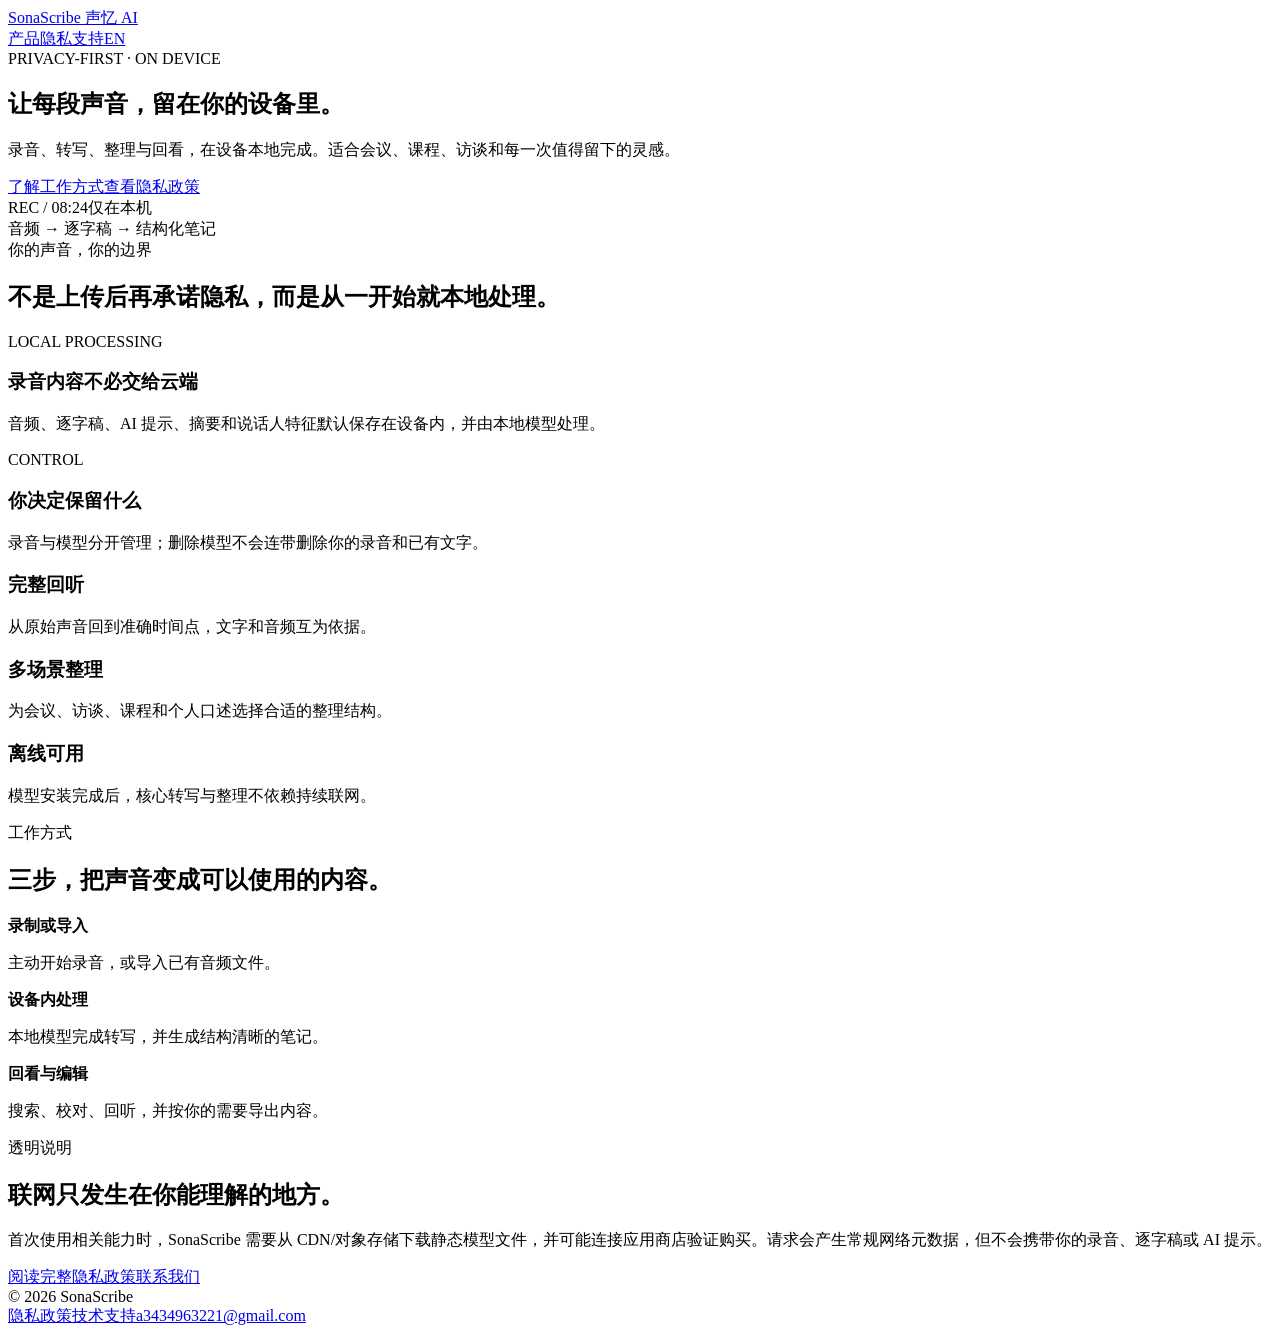
==== index.html @ f6dd3340 "chore: rename website to SonaScribe" ====
<!doctype html><html lang="zh-CN"><head><meta charset="utf-8"><meta name="viewport" content="width=device-width,initial-scale=1"><meta name="description" content="SonaScribe 声忆 AI：在设备本地完成录音转写与智能整理。"><title>SonaScribe 声忆 AI｜本地录音与智能整理</title><link rel="icon" type="image/png" sizes="32x32" href="./assets/favicon-32.png"><link rel="apple-touch-icon" href="./assets/apple-touch-icon.png"><meta property="og:image" content="https://sonascribe.github.io/sonascribe-site/assets/app-icon.png"><link rel="stylesheet" href="./styles.css"></head><body>
<header class="nav"><div class="container nav-inner"><a class="brand" href="./"><img class="brand-icon" src="./assets/app-icon.png" alt="">SonaScribe 声忆 AI</a><nav class="nav-links" aria-label="主导航"><a aria-current="page" href="./">产品</a><a href="./privacy/">隐私</a><a href="./support/">支持</a><a class="language-switch" data-language-switch href="./en/" lang="en">EN</a></nav></div></header>
<main><section class="hero"><div class="container grid"><div class="hero-copy"><span class="eyebrow">PRIVACY-FIRST · ON DEVICE</span><h1>让每段声音，留在你的设备里。</h1><p class="lead">录音、转写、整理与回看，在设备本地完成。适合会议、课程、访谈和每一次值得留下的灵感。</p><div class="actions"><a class="button" href="#how">了解工作方式</a><a class="button button--secondary" href="./privacy/">查看隐私政策</a></div></div><aside class="hero-signal" aria-label="本地处理状态示意"><div class="signal-head"><span>REC / 08:24</span><span class="status">仅在本机</span></div><div class="signal" aria-hidden="true"><i class="signal-line"></i><i class="signal-line"></i><i class="signal-line"></i><i class="signal-line"></i><i class="signal-line"></i><i class="signal-line"></i><i class="signal-line"></i><i class="signal-line"></i><i class="signal-line"></i></div><div class="signal-foot">音频 → 逐字稿 → 结构化笔记</div></aside></div></section>
<section class="section section--alt"><div class="container"><div class="section-head"><span class="eyebrow">你的声音，你的边界</span><h2>不是上传后再承诺隐私，而是从一开始就本地处理。</h2></div><div class="grid"><article class="card feature-main"><span class="badge">LOCAL PROCESSING</span><h3>录音内容不必交给云端</h3><p>音频、逐字稿、AI 提示、摘要和说话人特征默认保存在设备内，并由本地模型处理。</p></article><article class="card feature-side"><span class="badge">CONTROL</span><h3>你决定保留什么</h3><p>录音与模型分开管理；删除模型不会连带删除你的录音和已有文字。</p></article><article class="card feature-third"><h3>完整回听</h3><p>从原始声音回到准确时间点，文字和音频互为依据。</p></article><article class="card feature-third"><h3>多场景整理</h3><p>为会议、访谈、课程和个人口述选择合适的整理结构。</p></article><article class="card feature-third"><h3>离线可用</h3><p>模型安装完成后，核心转写与整理不依赖持续联网。</p></article></div></div></section>
<section class="section" id="how"><div class="container"><div class="section-head"><span class="eyebrow">工作方式</span><h2>三步，把声音变成可以使用的内容。</h2></div><div class="process"><article><strong>录制或导入</strong><p>主动开始录音，或导入已有音频文件。</p></article><article><strong>设备内处理</strong><p>本地模型完成转写，并生成结构清晰的笔记。</p></article><article><strong>回看与编辑</strong><p>搜索、校对、回听，并按你的需要导出内容。</p></article></div></div></section>
<section class="section section--alt"><div class="narrow"><span class="eyebrow">透明说明</span><h2>联网只发生在你能理解的地方。</h2><p class="lead">首次使用相关能力时，SonaScribe 需要从 CDN/对象存储下载静态模型文件，并可能连接应用商店验证购买。请求会产生常规网络元数据，但不会携带你的录音、逐字稿或 AI 提示。</p><div class="actions"><a class="button" href="./privacy/">阅读完整隐私政策</a><a class="button button--secondary" href="mailto:a3434963221@gmail.com">联系我们</a></div></div></section></main>
<footer class="footer"><div class="container footer-inner"><span>© <span data-year></span> SonaScribe</span><div class="footer-links"><a href="./privacy/">隐私政策</a><a href="./support/">技术支持</a><a href="mailto:a3434963221@gmail.com">a3434963221@gmail.com</a></div></div></footer><script src="./site.js"></script></body></html>
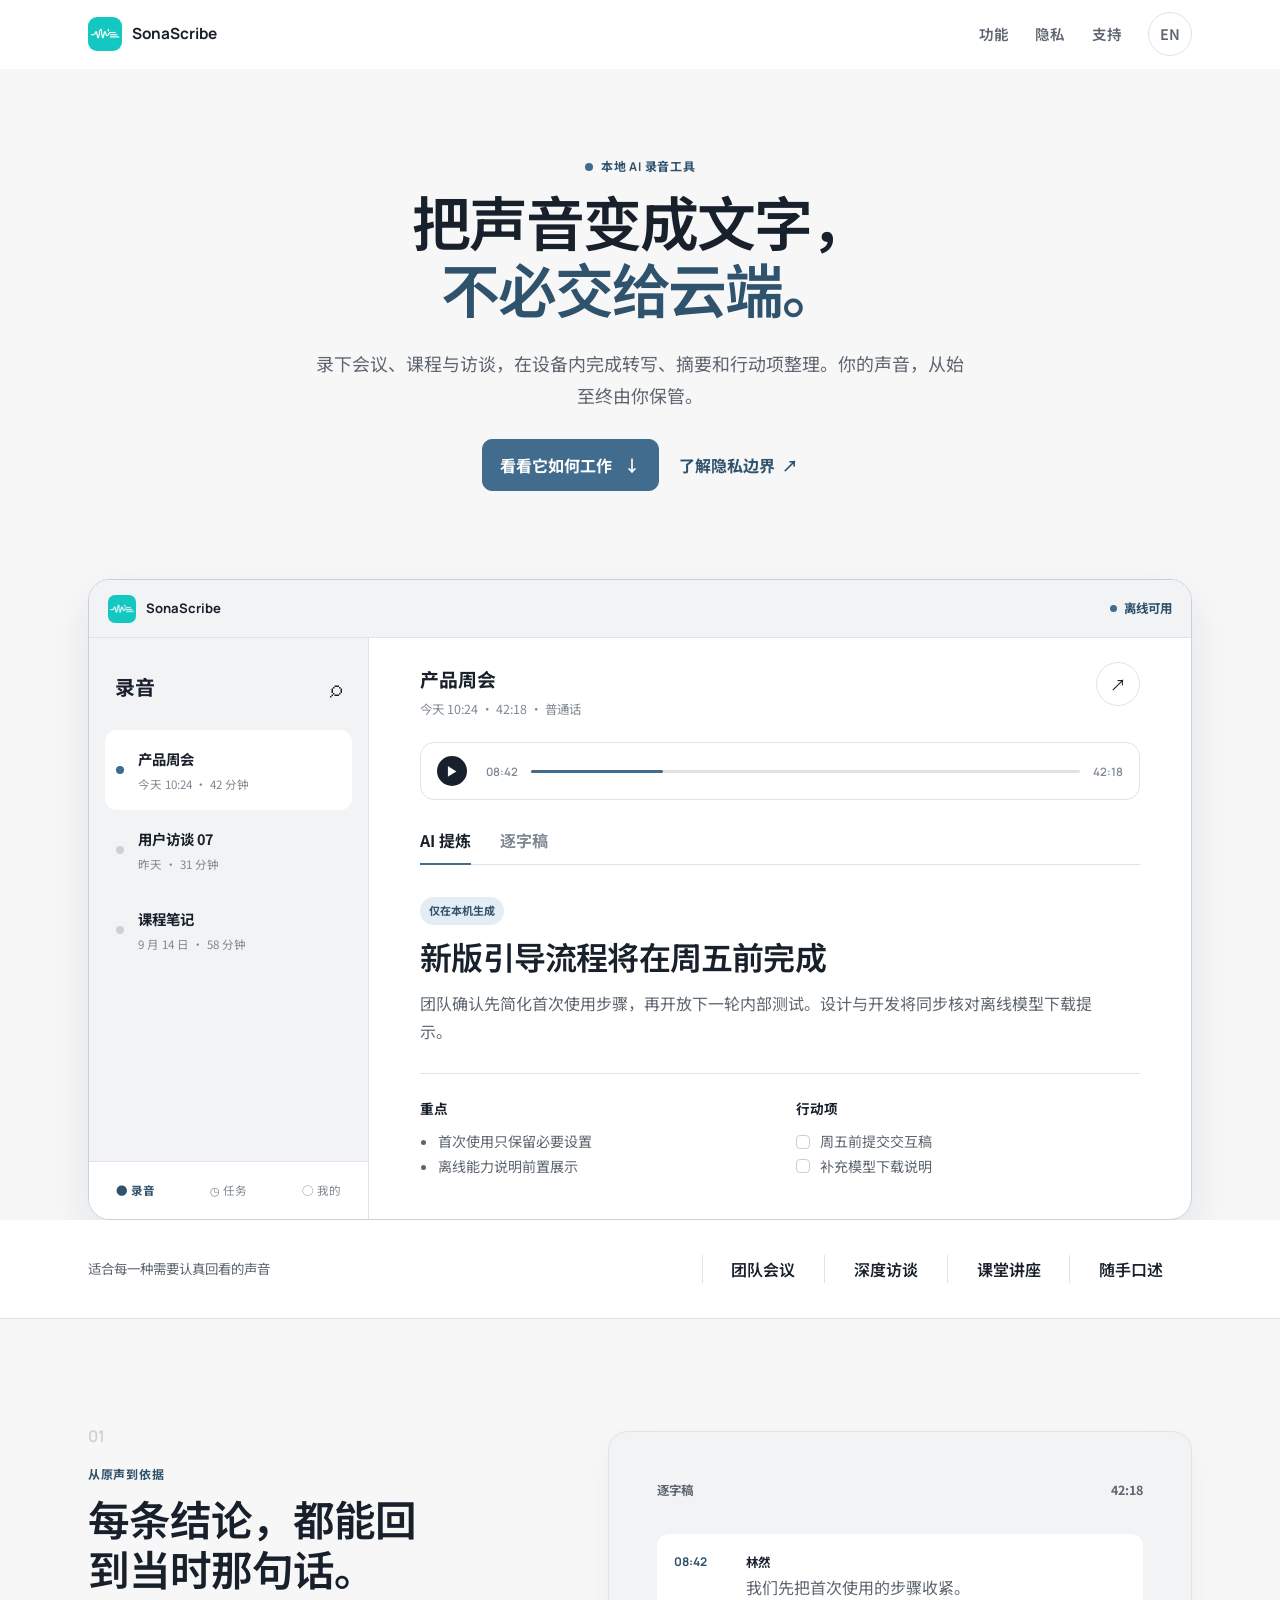
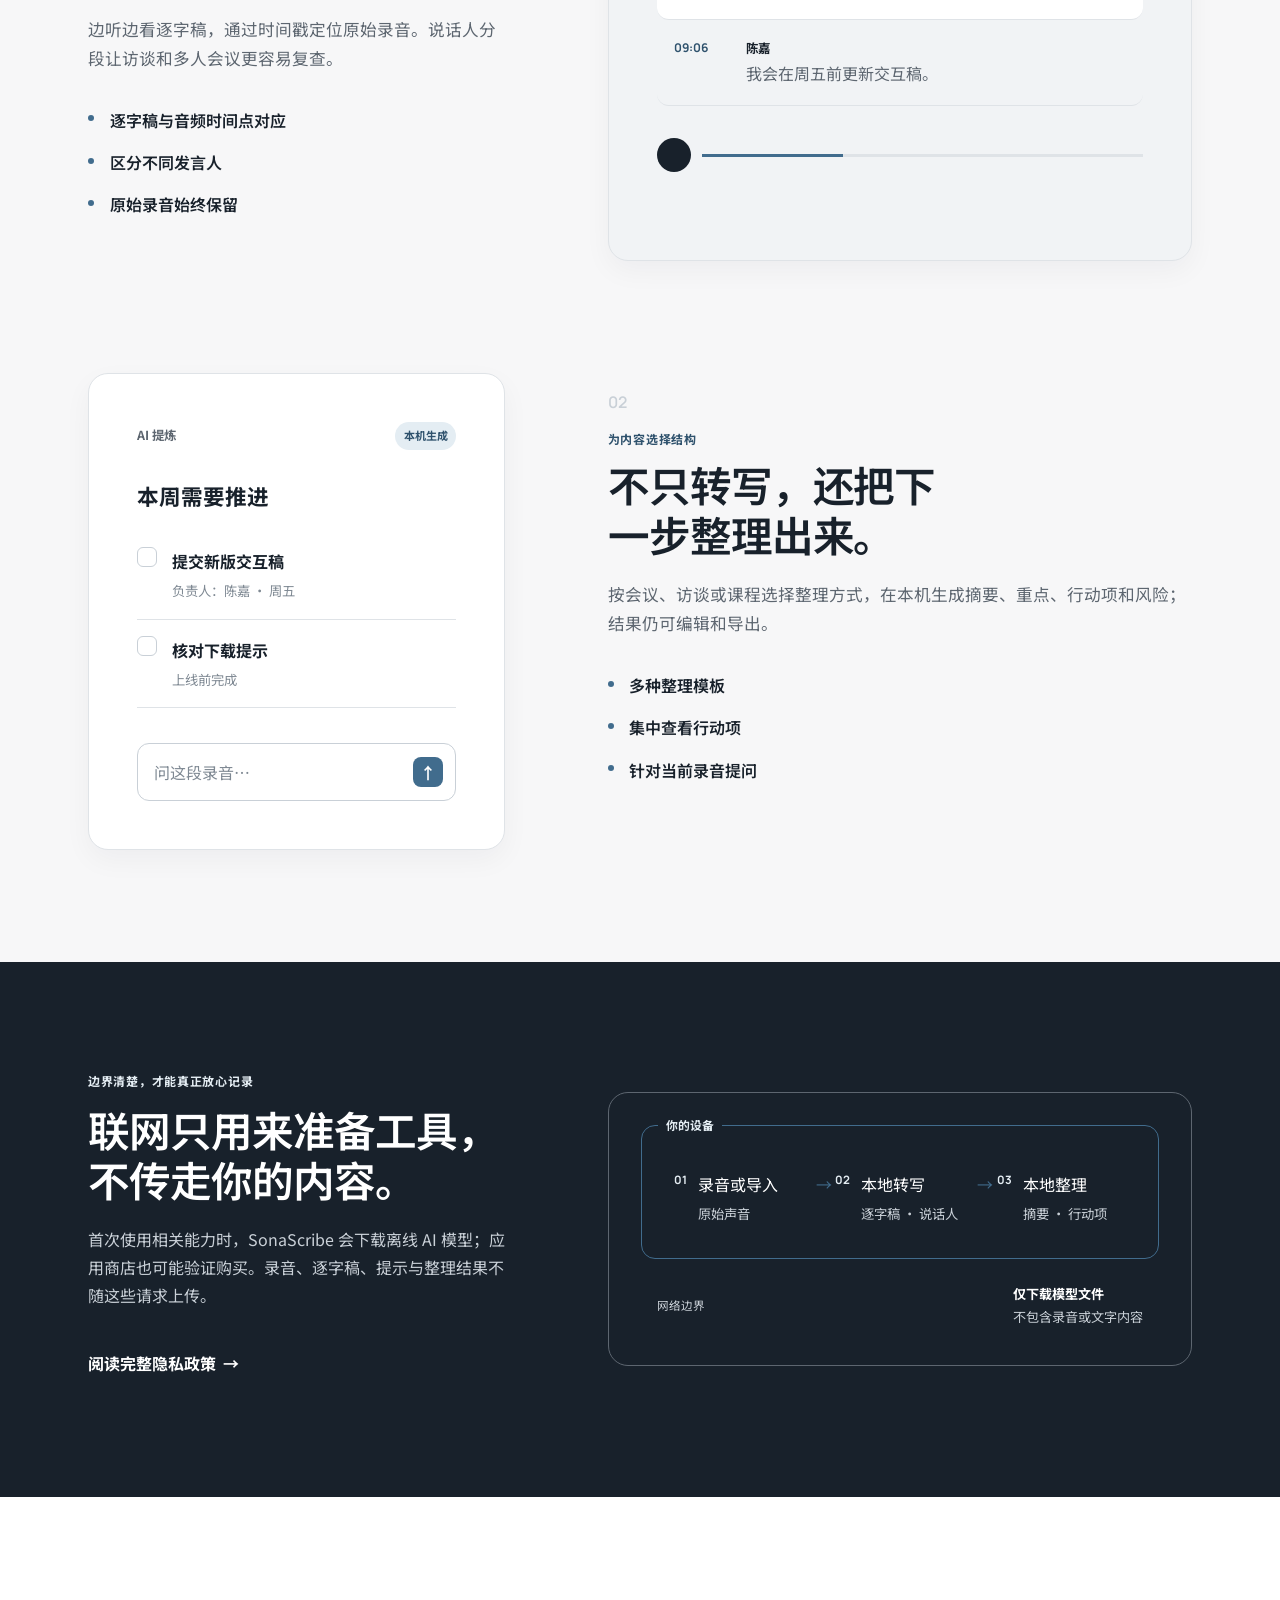
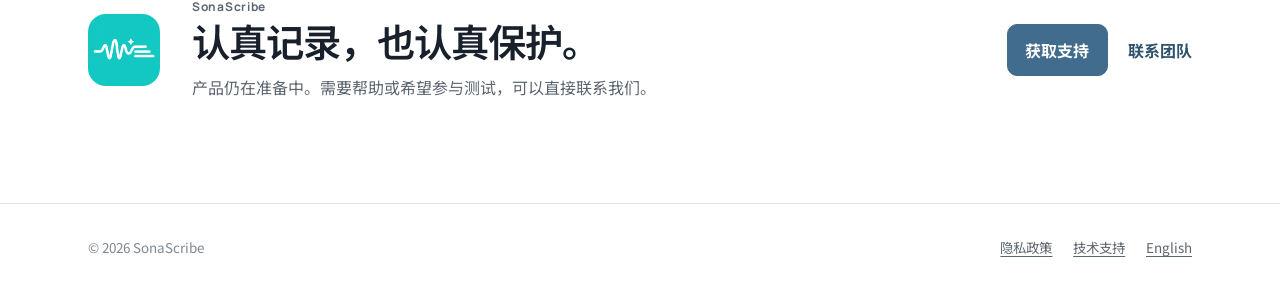
==== commit 72c85be0: "feat: refresh SonaScribe website" ====
--- a/index.html
+++ b/index.html
@@ -1,7 +1,35 @@
-<!doctype html><html lang="zh-CN"><head><meta charset="utf-8"><meta name="viewport" content="width=device-width,initial-scale=1"><meta name="description" content="SonaScribe 声忆 AI：在设备本地完成录音转写与智能整理。"><title>SonaScribe 声忆 AI｜本地录音与智能整理</title><link rel="icon" type="image/png" sizes="32x32" href="./assets/favicon-32.png"><link rel="apple-touch-icon" href="./assets/apple-touch-icon.png"><meta property="og:image" content="https://sonascribe.github.io/sonascribe-site/assets/app-icon.png"><link rel="stylesheet" href="./styles.css"></head><body>
-<header class="nav"><div class="container nav-inner"><a class="brand" href="./"><img class="brand-icon" src="./assets/app-icon.png" alt="">SonaScribe 声忆 AI</a><nav class="nav-links" aria-label="主导航"><a aria-current="page" href="./">产品</a><a href="./privacy/">隐私</a><a href="./support/">支持</a><a class="language-switch" data-language-switch href="./en/" lang="en">EN</a></nav></div></header>
-<main><section class="hero"><div class="container grid"><div class="hero-copy"><span class="eyebrow">PRIVACY-FIRST · ON DEVICE</span><h1>让每段声音，留在你的设备里。</h1><p class="lead">录音、转写、整理与回看，在设备本地完成。适合会议、课程、访谈和每一次值得留下的灵感。</p><div class="actions"><a class="button" href="#how">了解工作方式</a><a class="button button--secondary" href="./privacy/">查看隐私政策</a></div></div><aside class="hero-signal" aria-label="本地处理状态示意"><div class="signal-head"><span>REC / 08:24</span><span class="status">仅在本机</span></div><div class="signal" aria-hidden="true"><i class="signal-line"></i><i class="signal-line"></i><i class="signal-line"></i><i class="signal-line"></i><i class="signal-line"></i><i class="signal-line"></i><i class="signal-line"></i><i class="signal-line"></i><i class="signal-line"></i></div><div class="signal-foot">音频 → 逐字稿 → 结构化笔记</div></aside></div></section>
-<section class="section section--alt"><div class="container"><div class="section-head"><span class="eyebrow">你的声音，你的边界</span><h2>不是上传后再承诺隐私，而是从一开始就本地处理。</h2></div><div class="grid"><article class="card feature-main"><span class="badge">LOCAL PROCESSING</span><h3>录音内容不必交给云端</h3><p>音频、逐字稿、AI 提示、摘要和说话人特征默认保存在设备内，并由本地模型处理。</p></article><article class="card feature-side"><span class="badge">CONTROL</span><h3>你决定保留什么</h3><p>录音与模型分开管理；删除模型不会连带删除你的录音和已有文字。</p></article><article class="card feature-third"><h3>完整回听</h3><p>从原始声音回到准确时间点，文字和音频互为依据。</p></article><article class="card feature-third"><h3>多场景整理</h3><p>为会议、访谈、课程和个人口述选择合适的整理结构。</p></article><article class="card feature-third"><h3>离线可用</h3><p>模型安装完成后，核心转写与整理不依赖持续联网。</p></article></div></div></section>
-<section class="section" id="how"><div class="container"><div class="section-head"><span class="eyebrow">工作方式</span><h2>三步，把声音变成可以使用的内容。</h2></div><div class="process"><article><strong>录制或导入</strong><p>主动开始录音，或导入已有音频文件。</p></article><article><strong>设备内处理</strong><p>本地模型完成转写，并生成结构清晰的笔记。</p></article><article><strong>回看与编辑</strong><p>搜索、校对、回听，并按你的需要导出内容。</p></article></div></div></section>
-<section class="section section--alt"><div class="narrow"><span class="eyebrow">透明说明</span><h2>联网只发生在你能理解的地方。</h2><p class="lead">首次使用相关能力时，SonaScribe 需要从 CDN/对象存储下载静态模型文件，并可能连接应用商店验证购买。请求会产生常规网络元数据，但不会携带你的录音、逐字稿或 AI 提示。</p><div class="actions"><a class="button" href="./privacy/">阅读完整隐私政策</a><a class="button button--secondary" href="mailto:a3434963221@gmail.com">联系我们</a></div></div></section></main>
-<footer class="footer"><div class="container footer-inner"><span>© <span data-year></span> SonaScribe</span><div class="footer-links"><a href="./privacy/">隐私政策</a><a href="./support/">技术支持</a><a href="mailto:a3434963221@gmail.com">a3434963221@gmail.com</a></div></div></footer><script src="./site.js"></script></body></html>
+<!doctype html>
+<html lang="zh-CN">
+<head>
+  <meta charset="utf-8"><meta name="viewport" content="width=device-width,initial-scale=1">
+  <meta name="description" content="SonaScribe：录音、转写与智能整理全部在设备本地完成。"><meta name="theme-color" content="#f7f7f8">
+  <link rel="canonical" href="https://sonascribe.xyz/"><title>SonaScribe｜本地录音、转写与智能整理</title>
+  <link rel="icon" type="image/png" sizes="32x32" href="./assets/favicon-32.png"><link rel="apple-touch-icon" href="./assets/apple-touch-icon.png">
+  <meta property="og:title" content="SonaScribe"><meta property="og:description" content="让录音成为可用的文字，同时留在你的设备里。"><meta property="og:type" content="website"><meta property="og:url" content="https://sonascribe.xyz/"><meta property="og:image" content="https://sonascribe.xyz/assets/app-icon.png">
+  <link rel="stylesheet" href="./styles.css">
+</head>
+<body>
+<a class="skip-link" href="#main">跳至正文</a>
+<header class="nav"><div class="container nav-inner"><a class="brand" href="./" aria-label="SonaScribe 首页"><img class="brand-icon" src="./assets/app-icon.png" alt=""><span>SonaScribe</span></a><nav class="nav-links" aria-label="主导航"><a href="#features">功能</a><a href="./privacy/">隐私</a><a href="./support/">支持</a><a class="language-switch" data-language-switch href="./en/" lang="en" aria-label="Switch to English">EN</a></nav></div></header>
+<main id="main">
+<section class="hero"><div class="container hero-inner">
+  <p class="eyebrow"><span class="privacy-dot"></span>本地 AI 录音工具</p><h1>把声音变成文字，<br><span>不必交给云端。</span></h1><p class="hero-lead">录下会议、课程与访谈，在设备内完成转写、摘要和行动项整理。你的声音，从始至终由你保管。</p>
+  <div class="actions"><a class="button" href="#product">看看它如何工作 <span aria-hidden="true">↓</span></a><a class="text-link" href="./privacy/">了解隐私边界 <span aria-hidden="true">↗</span></a></div>
+  <div class="product-stage" id="product" aria-label="SonaScribe 产品界面预览"><div class="window-bar"><div class="window-brand"><img src="./assets/app-icon.png" alt=""><span>SonaScribe</span></div><div class="window-status"><span></span>离线可用</div></div><div class="app-preview">
+    <aside class="app-sidebar" aria-label="录音列表预览"><div class="app-side-head"><strong>录音</strong><span class="search-icon" aria-hidden="true">⌕</span></div><div class="record-item active"><span class="record-state complete"></span><div><strong>产品周会</strong><small>今天 10:24 · 42 分钟</small></div></div><div class="record-item"><span class="record-state"></span><div><strong>用户访谈 07</strong><small>昨天 · 31 分钟</small></div></div><div class="record-item"><span class="record-state"></span><div><strong>课程笔记</strong><small>9 月 14 日 · 58 分钟</small></div></div><div class="side-footer"><span>● 录音</span><span>◷ 任务</span><span>○ 我的</span></div></aside>
+    <section class="app-content"><div class="content-head"><div><strong>产品周会</strong><small>今天 10:24 · 42:18 · 普通话</small></div><button class="icon-button" type="button" aria-label="导出预览">↗</button></div><div class="player"><button type="button" aria-label="播放录音预览">▶</button><span>08:42</span><div class="player-track"><i></i></div><span>42:18</span></div><div class="preview-tabs" role="tablist" aria-label="内容预览"><button role="tab" aria-selected="true" data-preview-tab="notes">AI 提炼</button><button role="tab" aria-selected="false" data-preview-tab="transcript">逐字稿</button></div>
+      <div class="preview-panel is-active" data-preview-panel="notes" role="tabpanel"><div class="summary-intro"><span class="local-chip">仅在本机生成</span><h2>新版引导流程将在周五前完成</h2><p>团队确认先简化首次使用步骤，再开放下一轮内部测试。设计与开发将同步核对离线模型下载提示。</p></div><div class="note-columns"><div><h3>重点</h3><ul><li>首次使用只保留必要设置</li><li>离线能力说明前置展示</li></ul></div><div><h3>行动项</h3><ul class="check-list"><li><span></span>周五前提交交互稿</li><li><span></span>补充模型下载说明</li></ul></div></div></div>
+      <div class="preview-panel" data-preview-panel="transcript" role="tabpanel" hidden><div class="transcript-line"><time>08:42</time><div><strong>林然</strong><p>我们先把首次使用的步骤收紧，隐私说明要放在做选择之前。</p></div></div><div class="transcript-line"><time>09:06</time><div><strong>陈嘉</strong><p>我会在周五前更新交互稿，也会一起核对离线模型的下载提示。</p></div></div><div class="transcript-line"><time>09:31</time><div><strong>林然</strong><p>好，下一轮测试就以这个版本为准。</p></div></div></div>
+    </section>
+  </div></div>
+</div></section>
+<section class="use-cases" aria-labelledby="use-title"><div class="container"><p id="use-title">适合每一种需要认真回看的声音</p><div class="use-list"><span>团队会议</span><span>深度访谈</span><span>课堂讲座</span><span>随手口述</span></div></div></section>
+<section class="section" id="features"><div class="container">
+  <div class="feature-row"><div class="feature-copy"><span class="section-index">01</span><p class="eyebrow">从原声到依据</p><h2>每条结论，都能回到当时那句话。</h2><p>边听边看逐字稿，通过时间戳定位原始录音。说话人分段让访谈和多人会议更容易复查。</p><ul class="plain-list"><li>逐字稿与音频时间点对应</li><li>区分不同发言人</li><li>原始录音始终保留</li></ul></div><div class="feature-visual transcript-visual"><div class="mini-top"><span>逐字稿</span><span>42:18</span></div><div class="quote-row active"><time>08:42</time><p><strong>林然</strong>我们先把首次使用的步骤收紧。</p></div><div class="quote-row"><time>09:06</time><p><strong>陈嘉</strong>我会在周五前更新交互稿。</p></div><div class="audio-rule"><span></span><i></i></div></div></div>
+  <div class="feature-row feature-row--reverse"><div class="feature-copy"><span class="section-index">02</span><p class="eyebrow">为内容选择结构</p><h2>不只转写，还把下一步整理出来。</h2><p>按会议、访谈或课程选择整理方式，在本机生成摘要、重点、行动项和风险；结果仍可编辑和导出。</p><ul class="plain-list"><li>多种整理模板</li><li>集中查看行动项</li><li>针对当前录音提问</li></ul></div><div class="feature-visual notes-visual"><div class="mini-top"><span>AI 提炼</span><span class="local-chip">本机生成</span></div><h3>本周需要推进</h3><div class="task-row"><span class="task-check"></span><div><strong>提交新版交互稿</strong><small>负责人：陈嘉 · 周五</small></div></div><div class="task-row"><span class="task-check"></span><div><strong>核对下载提示</strong><small>上线前完成</small></div></div><div class="ask-row"><span>问这段录音…</span><b>↑</b></div></div></div>
+</div></section>
+<section class="section privacy-section"><div class="container privacy-layout"><div><p class="eyebrow">边界清楚，才能真正放心记录</p><h2>联网只用来准备工具，<br>不传走你的内容。</h2><p class="privacy-copy">首次使用相关能力时，SonaScribe 会下载离线 AI 模型；应用商店也可能验证购买。录音、逐字稿、提示与整理结果不随这些请求上传。</p><a class="text-link" href="./privacy/">阅读完整隐私政策 <span aria-hidden="true">→</span></a></div><div class="data-flow" aria-label="本地处理数据流"><div class="flow-local"><span class="flow-label">你的设备</span><ol><li><b>01</b><span>录音或导入<br><small>原始声音</small></span></li><li><b>02</b><span>本地转写<br><small>逐字稿 · 说话人</small></span></li><li><b>03</b><span>本地整理<br><small>摘要 · 行动项</small></span></li></ol></div><div class="flow-network"><span>网络边界</span><p><b>仅下载模型文件</b><br>不包含录音或文字内容</p></div></div></div></section>
+<section class="closing"><div class="container closing-inner"><img src="./assets/app-icon.png" alt="SonaScribe 应用图标"><div><p class="eyebrow">SonaScribe</p><h2>认真记录，也认真保护。</h2><p>产品仍在准备中。需要帮助或希望参与测试，可以直接联系我们。</p></div><div class="actions"><a class="button" href="./support/">获取支持</a><a class="text-link" href="mailto:a3434963221@gmail.com">联系团队</a></div></div></section>
+</main>
+<footer class="footer"><div class="container footer-inner"><span>© <span data-year></span> SonaScribe</span><div class="footer-links"><a href="./privacy/">隐私政策</a><a href="./support/">技术支持</a><a href="./en/" lang="en">English</a></div></div></footer><script src="./site.js"></script>
+</body></html>
--- a/styles.css
+++ b/styles.css
@@ -0,0 +1,27 @@
+@import url('https://fonts.googleapis.com/css2?family=Manrope:wght@500;600;700&family=Noto+Sans+SC:wght@400;500;600;700&display=swap');
+
+:root{--bg:#f7f7f8;--surface:#fff;--surface-soft:#f1f3f5;--surface-tint:#e9edf1;--surface-dark:#18212b;--border:#dfe3e7;--border-strong:#c9d0d7;--text:#18212b;--text-secondary:#5d6670;--text-muted:#7f8993;--accent:#416c8d;--accent-dark:#2f526d;--accent-soft:#e4edf3;--recording:#c64d48;--focus:#1769aa;--shadow-rgb:24,33,43;--surface-rgb:255,255,255;--pad:clamp(1.25rem,4vw,3rem);--section:clamp(4.5rem,9vw,7rem)}
+*{box-sizing:border-box}html{scroll-behavior:smooth;scroll-padding-top:82px}body{margin:0;background:var(--bg);color:var(--text);font:400 1rem/1.75 "Noto Sans SC",system-ui,sans-serif;-webkit-font-smoothing:antialiased}button,input{font:inherit}a{color:var(--accent-dark);text-underline-offset:.22em}a:hover{color:var(--accent)}:where(a,button):focus-visible{outline:3px solid var(--focus);outline-offset:3px;border-radius:5px}.container{width:min(1200px,100%);margin-inline:auto;padding-inline:var(--pad)}.skip-link{position:fixed;z-index:100;top:.75rem;left:.75rem;transform:translateY(-180%);padding:.65rem 1rem;border-radius:8px;background:var(--surface-dark);color:var(--surface)}.skip-link:focus{transform:none}
+.nav{position:sticky;top:0;z-index:30;background:rgba(var(--surface-rgb),.88);border-bottom:1px solid transparent;backdrop-filter:saturate(150%) blur(14px)}.nav--scrolled{border-color:var(--border)}.nav-inner{height:68px;display:flex;align-items:center;justify-content:space-between;gap:2rem}.brand{display:flex;align-items:center;gap:.65rem;color:var(--text);font:700 .96rem/1 Manrope,"Noto Sans SC",sans-serif;text-decoration:none}.brand-icon{width:34px;height:34px;border-radius:9px}.brand-cn{padding-left:.05rem;color:var(--text-secondary);font-family:"Noto Sans SC",sans-serif;font-weight:600}.nav-links{display:flex;align-items:center;gap:1.65rem}.nav-links a{display:inline-flex;align-items:center;min-height:44px;color:var(--text-secondary);font-size:.91rem;font-weight:600;text-decoration:none}.nav-links a:hover,.nav-links a[aria-current="page"]{color:var(--text)}.language-switch{justify-content:center;min-width:44px;border:1px solid var(--border);border-radius:99px;background:var(--surface)}.language-switch:hover{border-color:var(--border-strong)}.language-switch[aria-busy="true"]{opacity:.55;pointer-events:none}
+.hero{padding:clamp(4.5rem,9vw,7.2rem) 0 0;overflow:hidden}.hero-inner{text-align:center}.eyebrow{display:flex;align-items:center;gap:.55rem;margin:0 0 1.2rem;color:var(--accent-dark);font:700 .78rem/1.4 Manrope,"Noto Sans SC",sans-serif;letter-spacing:.08em}.hero .eyebrow{justify-content:center}.privacy-dot{width:8px;height:8px;border-radius:50%;background:var(--accent)}h1,h2,h3{font-family:Manrope,"Noto Sans SC",sans-serif}h1{max-width:900px;margin:0 auto;font-size:clamp(2.75rem,5.8vw,4.5rem);font-weight:600;line-height:1.08;letter-spacing:-.045em}h1 span{color:var(--accent-dark)}h2{margin:.8rem 0 1.15rem;font-size:clamp(2rem,4vw,3.25rem);font-weight:600;line-height:1.16;letter-spacing:-.035em}h3{line-height:1.35}.hero-lead{max-width:660px;margin:1.6rem auto 0;color:var(--text-secondary);font-size:clamp(1.05rem,1.8vw,1.19rem);line-height:1.8}.actions{display:flex;align-items:center;justify-content:center;flex-wrap:wrap;gap:1.25rem;margin-top:2rem}.button{display:inline-flex;min-height:48px;align-items:center;justify-content:center;gap:.75rem;padding:.72rem 1.15rem;border:1px solid var(--accent);border-radius:12px;background:var(--accent);color:var(--surface);font-weight:700;text-decoration:none;transition:background 160ms ease,border-color 160ms ease,transform 160ms ease}.button:hover{background:var(--accent-dark);border-color:var(--accent-dark);color:var(--surface);transform:translateY(-1px)}.button:active{transform:scale(.98)}.text-link{display:inline-flex;min-height:44px;align-items:center;gap:.45rem;font-weight:700;text-decoration:none}.text-link span{transition:transform 160ms ease}.text-link:hover span{transform:translateX(3px)}
+.product-stage{margin-top:clamp(3.5rem,7vw,5.5rem);overflow:hidden;border:1px solid var(--border-strong);border-radius:22px;background:var(--surface);box-shadow:0 28px 80px rgba(var(--shadow-rgb),.12);text-align:left;animation:rise 620ms 80ms cubic-bezier(.2,.75,.2,1) both}.window-bar{height:58px;display:flex;align-items:center;justify-content:space-between;padding:0 1.2rem;border-bottom:1px solid var(--border);background:var(--surface-soft)}.window-brand{display:flex;align-items:center;gap:.6rem;font:700 .82rem/1 Manrope,sans-serif}.window-brand img{width:28px;height:28px;border-radius:7px}.window-status{display:flex;align-items:center;gap:.45rem;color:var(--accent-dark);font-size:.78rem;font-weight:700}.window-status span{width:7px;height:7px;border-radius:50%;background:var(--accent)}.app-preview{display:grid;grid-template-columns:280px 1fr;min-height:570px}.app-sidebar{position:relative;padding:1.7rem 1rem 4.4rem;border-right:1px solid var(--border);background:var(--surface-soft)}.app-side-head{display:flex;align-items:center;justify-content:space-between;padding:0 .65rem 1.4rem;font-size:1.25rem}.search-icon{font-size:1.5rem;font-weight:400}.record-item{display:grid;grid-template-columns:10px 1fr;gap:.75rem;align-items:center;padding:1rem .7rem;border-radius:12px}.record-item.active{background:var(--surface)}.record-state{width:8px;height:8px;border-radius:50%;background:var(--border-strong)}.record-state.complete{background:var(--accent)}.record-item strong,.record-item small{display:block}.record-item strong{font-size:.9rem}.record-item small{margin-top:.18rem;color:var(--text-muted);font-size:.72rem}.side-footer{position:absolute;bottom:0;left:0;right:0;height:58px;display:flex;align-items:center;justify-content:space-around;border-top:1px solid var(--border);background:var(--surface);color:var(--text-muted);font-size:.72rem}.side-footer span:first-child{color:var(--accent-dark);font-weight:700}.app-content{padding:1.5rem clamp(1.5rem,4vw,3.6rem) 2.5rem}.content-head{display:flex;align-items:flex-start;justify-content:space-between}.content-head strong,.content-head small{display:block}.content-head strong{font-size:1.18rem}.content-head small{margin-top:.25rem;color:var(--text-muted);font-size:.78rem}.icon-button{width:44px;height:44px;border:1px solid var(--border);border-radius:50%;background:var(--surface);color:var(--text);cursor:pointer}.icon-button:hover{background:var(--surface-soft)}.player{height:58px;display:grid;grid-template-columns:36px auto 1fr auto;align-items:center;gap:.8rem;margin:1.35rem 0 1rem;padding:0 1rem;border:1px solid var(--border);border-radius:14px;color:var(--text-muted);font:600 .72rem/1 Manrope,sans-serif}.player button{width:30px;height:30px;border:0;border-radius:50%;background:var(--text);color:var(--surface);cursor:pointer}.player-track{height:3px;border-radius:9px;background:var(--border)}.player-track i{display:block;width:24%;height:100%;border-radius:inherit;background:var(--accent)}.preview-tabs{display:flex;gap:1.8rem;border-bottom:1px solid var(--border)}.preview-tabs button{position:relative;min-height:48px;padding:0;border:0;background:transparent;color:var(--text-muted);font-weight:700;cursor:pointer}.preview-tabs button[aria-selected="true"]{color:var(--text)}.preview-tabs button[aria-selected="true"]::after{content:"";position:absolute;left:0;right:0;bottom:-1px;height:2px;background:var(--accent)}.preview-panel{padding-top:1.8rem}.preview-panel[hidden]{display:none}.local-chip{display:inline-flex;align-items:center;min-height:25px;padding:.25rem .55rem;border-radius:99px;background:var(--accent-soft);color:var(--accent-dark);font-size:.69rem;font-weight:700}.summary-intro h2{margin:.9rem 0 .7rem;font-size:clamp(1.45rem,3vw,2rem);letter-spacing:-.025em}.summary-intro p{max-width:680px;margin:0;color:var(--text-secondary)}.note-columns{display:grid;grid-template-columns:1fr 1fr;gap:2rem;margin-top:1.8rem;padding-top:1.6rem;border-top:1px solid var(--border)}.note-columns h3{margin:0 0 .7rem;font-size:.85rem}.note-columns ul{margin:0;padding-left:1.1rem;color:var(--text-secondary);font-size:.88rem}.check-list{list-style:none;padding:0!important}.check-list li{display:flex;align-items:center;gap:.6rem}.check-list span{width:14px;height:14px;border:1px solid var(--border-strong);border-radius:4px}.transcript-line{display:grid;grid-template-columns:50px 1fr;gap:1rem;padding:1rem 0;border-bottom:1px solid var(--border)}.transcript-line time{color:var(--accent-dark);font:700 .76rem/1.5 Manrope,sans-serif}.transcript-line strong{font-size:.8rem}.transcript-line p{margin:.25rem 0 0;color:var(--text-secondary);font-size:.9rem}.preview-caption{margin:1rem 0 0;color:var(--text-muted);font-size:.75rem;animation:rise 620ms 150ms both}
+.use-cases{padding:2.2rem 0;border-bottom:1px solid var(--border);background:var(--surface)}.use-cases .container{display:flex;align-items:center;justify-content:space-between;gap:2rem}.use-cases p{margin:0;color:var(--text-secondary);font-size:.84rem}.use-list{display:grid;grid-template-columns:repeat(4,auto);gap:0}.use-list span{padding:0 1.8rem;border-left:1px solid var(--border);font-weight:600}.section{padding:var(--section) 0}.feature-row{display:grid;grid-template-columns:5fr 7fr;gap:clamp(3rem,8vw,7rem);align-items:center}.feature-row+.feature-row{margin-top:var(--section)}.feature-row--reverse .feature-copy{order:2}.feature-copy{position:relative}.feature-copy .eyebrow{margin-bottom:.6rem}.section-index{position:absolute;top:-2.4rem;color:var(--border-strong);font:600 1rem/1 Manrope,sans-serif}.feature-copy>p:not(.eyebrow){color:var(--text-secondary);font-size:1.04rem}.plain-list{margin:1.6rem 0 0;padding:0;list-style:none}.plain-list li{position:relative;padding:.45rem 0 .45rem 1.35rem;font-weight:600}.plain-list li::before{content:"";position:absolute;left:0;top:1.05rem;width:6px;height:6px;border-radius:50%;background:var(--accent)}.feature-visual{min-height:430px;padding:clamp(1.5rem,4vw,3rem);border:1px solid var(--border);border-radius:20px;background:var(--surface);box-shadow:0 14px 45px rgba(var(--shadow-rgb),.06)}.transcript-visual{background:var(--surface-soft)}.mini-top{display:flex;align-items:center;justify-content:space-between;margin-bottom:2rem;color:var(--text-secondary);font-size:.78rem;font-weight:700}.quote-row{display:grid;grid-template-columns:56px 1fr;gap:1rem;padding:1.1rem;border-bottom:1px solid var(--border);border-radius:12px}.quote-row.active{background:var(--surface)}.quote-row time{color:var(--accent-dark);font:700 .75rem/1.7 Manrope,sans-serif}.quote-row p{margin:0;color:var(--text-secondary)}.quote-row strong{display:block;color:var(--text);font-size:.78rem}.audio-rule{display:flex;align-items:center;gap:.7rem;margin-top:2rem}.audio-rule span{width:34px;height:34px;border-radius:50%;background:var(--text)}.audio-rule i{position:relative;display:block;flex:1;height:3px;background:var(--border)}.audio-rule i::before{content:"";position:absolute;width:32%;height:100%;background:var(--accent)}.notes-visual h3{margin:0 0 1.3rem;font-size:1.35rem}.task-row{display:grid;grid-template-columns:22px 1fr;gap:.8rem;padding:1rem 0;border-bottom:1px solid var(--border)}.task-check{width:20px;height:20px;border:1px solid var(--border-strong);border-radius:6px}.task-row strong,.task-row small{display:block}.task-row small{margin-top:.25rem;color:var(--text-muted)}.ask-row{display:flex;align-items:center;justify-content:space-between;margin-top:2.2rem;padding:.8rem .8rem .8rem 1rem;border:1px solid var(--border-strong);border-radius:12px;color:var(--text-muted)}.ask-row b{display:grid;place-items:center;width:30px;height:30px;border-radius:8px;background:var(--accent);color:var(--surface)}
+.privacy-section{background:var(--surface-dark);color:var(--surface)}.privacy-layout{display:grid;grid-template-columns:5fr 7fr;gap:clamp(3rem,8vw,7rem);align-items:center}.privacy-section .eyebrow{color:var(--accent-soft)}.privacy-section h2{color:var(--surface)}.privacy-copy{max-width:560px;color:var(--border-strong)}.privacy-section .text-link{margin-top:1rem;color:var(--surface)}.data-flow{padding:clamp(1.2rem,3vw,2rem);border:1px solid var(--text-secondary);border-radius:20px}.flow-local{position:relative;padding:1.7rem 1rem 1rem;border:1px solid var(--accent);border-radius:14px}.flow-label{position:absolute;top:-.7rem;left:1rem;padding:0 .5rem;background:var(--surface-dark);color:var(--accent-soft);font-size:.74rem;font-weight:700}.flow-local ol{display:grid;grid-template-columns:repeat(3,1fr);margin:0;padding:0;list-style:none}.flow-local li{position:relative;display:flex;gap:.7rem;padding:1rem}.flow-local li+li::before{content:"→";position:absolute;left:-.2rem;color:var(--accent)}.flow-local b{color:var(--accent-soft);font:700 .72rem/1.8 Manrope,sans-serif}.flow-local small{color:var(--border-strong)}.flow-network{display:flex;align-items:center;justify-content:space-between;gap:1.5rem;padding:1.5rem 1rem .3rem;color:var(--border-strong)}.flow-network>span{font-size:.72rem}.flow-network p{margin:0;font-size:.82rem}.flow-network b{color:var(--surface)}
+.closing{padding:clamp(4rem,8vw,6.5rem) 0;background:var(--surface)}.closing-inner{display:grid;grid-template-columns:72px 1fr auto;align-items:center;gap:2rem}.closing-inner>img{width:72px;height:72px;border-radius:18px}.closing h2{margin:.25rem 0 .4rem;font-size:clamp(1.8rem,3vw,2.7rem)}.closing p{margin:0;color:var(--text-secondary)}.closing .actions{justify-content:flex-end;margin:0}.footer{padding:2rem 0;border-top:1px solid var(--border);background:var(--surface);color:var(--text-muted);font-size:.84rem}.footer-inner{display:flex;align-items:center;justify-content:space-between;gap:1.5rem}.footer-links{display:flex;flex-wrap:wrap;gap:1.3rem}.footer a{color:var(--text-secondary)}
+.page-head{padding:clamp(4rem,8vw,6rem) 0 3rem;border-bottom:1px solid var(--border)}.page-head h1{max-width:16ch;margin:0;font-size:clamp(2.5rem,6vw,4.5rem)}.meta{color:var(--text-muted)}.narrow{width:min(780px,100%);margin-inline:auto;padding-inline:var(--pad)}.legal{padding:3.5rem var(--pad) 6rem}.legal h2{margin-top:3rem;font-size:clamp(1.5rem,3vw,2rem);scroll-margin-top:6rem}.legal h3{margin-top:2rem}.legal p,.legal li{color:var(--text-secondary)}.legal li+li{margin-top:.55rem}.toc{padding:1.5rem;border:1px solid var(--border);border-radius:14px;background:var(--surface)}.toc a{display:block;padding:.25rem 0}.contact-row{display:grid;grid-template-columns:9rem 1fr;gap:1rem;padding:1rem 0;border-bottom:1px solid var(--border)}.notice{padding:1.2rem 1.4rem;border-left:3px solid var(--accent);background:var(--surface-soft);color:var(--text-secondary)}
+body{overflow-x:hidden}button,a{touch-action:manipulation;-webkit-tap-highlight-color:rgba(var(--shadow-rgb),.08)}h1,h2,h3{text-wrap:balance}.record-item>div,.content-head>div,.task-row>div{min-width:0}.record-item strong,.record-item small{overflow-wrap:anywhere}
+@keyframes rise{from{opacity:0;transform:translateY(12px)}to{opacity:1;transform:none}}.hero .eyebrow,.hero h1,.hero-lead,.hero .actions{animation:rise 480ms cubic-bezier(.2,.75,.2,1) both}
+@media(max-width:900px){.app-preview{grid-template-columns:230px 1fr}.feature-row,.privacy-layout{gap:3rem}.use-list span{padding:0 1rem}.closing-inner{grid-template-columns:64px 1fr}.closing .actions{grid-column:2;justify-content:flex-start}}
+@media(max-width:720px){.nav-inner{height:62px}.brand-cn,.nav-links>a:not(.language-switch){display:none}.nav-links{gap:0}.hero{padding-top:3.8rem}.app-preview{display:block;min-height:540px}.app-sidebar{display:none}.app-content{padding:1.25rem}.window-bar{height:52px}.note-columns{gap:1rem}.use-cases .container{display:block}.use-cases p{margin-bottom:1.25rem}.use-list{grid-template-columns:repeat(2,1fr);row-gap:1rem}.use-list span{padding:.35rem .8rem;border-left:2px solid var(--accent)}.feature-row{grid-template-columns:1fr;gap:2.3rem}.feature-row--reverse .feature-copy{order:0}.feature-visual{min-height:370px}.privacy-layout{grid-template-columns:1fr}.flow-local ol{grid-template-columns:1fr}.flow-local li+li::before{content:"↓";top:-.65rem;left:1.15rem}.flow-network{align-items:flex-start;flex-direction:column}.closing-inner{grid-template-columns:56px 1fr;gap:1.2rem}.closing-inner>img{width:56px;height:56px;border-radius:14px}.closing .actions{grid-column:1/-1;justify-content:flex-start}.footer-inner{align-items:flex-start;flex-direction:column}.contact-row{grid-template-columns:1fr;gap:.3rem}}
+@media(max-width:440px){h1{font-size:clamp(2.55rem,13vw,3.25rem)}.hero .actions{align-items:stretch;flex-direction:column}.hero .button{width:100%}.product-stage{border-radius:16px}.window-brand span{display:none}.app-content{padding:1rem}.player{grid-template-columns:32px auto 1fr}.player span:last-child{display:none}.note-columns{grid-template-columns:1fr}.preview-panel{padding-top:1.3rem}.summary-intro h2{font-size:1.3rem}.feature-visual{padding:1.2rem;min-height:340px}.quote-row{grid-template-columns:44px 1fr;padding:.9rem .6rem}.footer-links{gap:.8rem}}
+.hero{padding-top:clamp(3.8rem,7vw,5.8rem)}
+.eyebrow{margin-bottom:1rem;font-size:.75rem;letter-spacing:.06em}
+h1{max-width:820px;font-size:clamp(2.45rem,4.6vw,3.75rem);line-height:1.13;letter-spacing:-.035em}
+h2{font-size:clamp(1.8rem,3.25vw,2.75rem);line-height:1.2;letter-spacing:-.025em}
+.hero-lead{max-width:650px;margin-top:1.4rem;font-size:clamp(1rem,1.5vw,1.12rem)}
+.hero .actions{margin-top:1.75rem}.button{min-height:46px;border-radius:10px;padding:.68rem 1.1rem}
+@media(max-width:440px){h1{font-size:clamp(2.25rem,10.5vw,2.75rem)}}
+.nav{background:var(--surface);backdrop-filter:none}
+.product-stage{box-shadow:0 18px 44px rgba(var(--shadow-rgb),.09);contain:paint}
+.feature-visual{box-shadow:0 10px 28px rgba(var(--shadow-rgb),.045)}
+@media(prefers-reduced-motion:reduce){*,*::before,*::after{animation-duration:.01ms!important;animation-iteration-count:1!important;scroll-behavior:auto!important;transition-duration:.01ms!important}}
